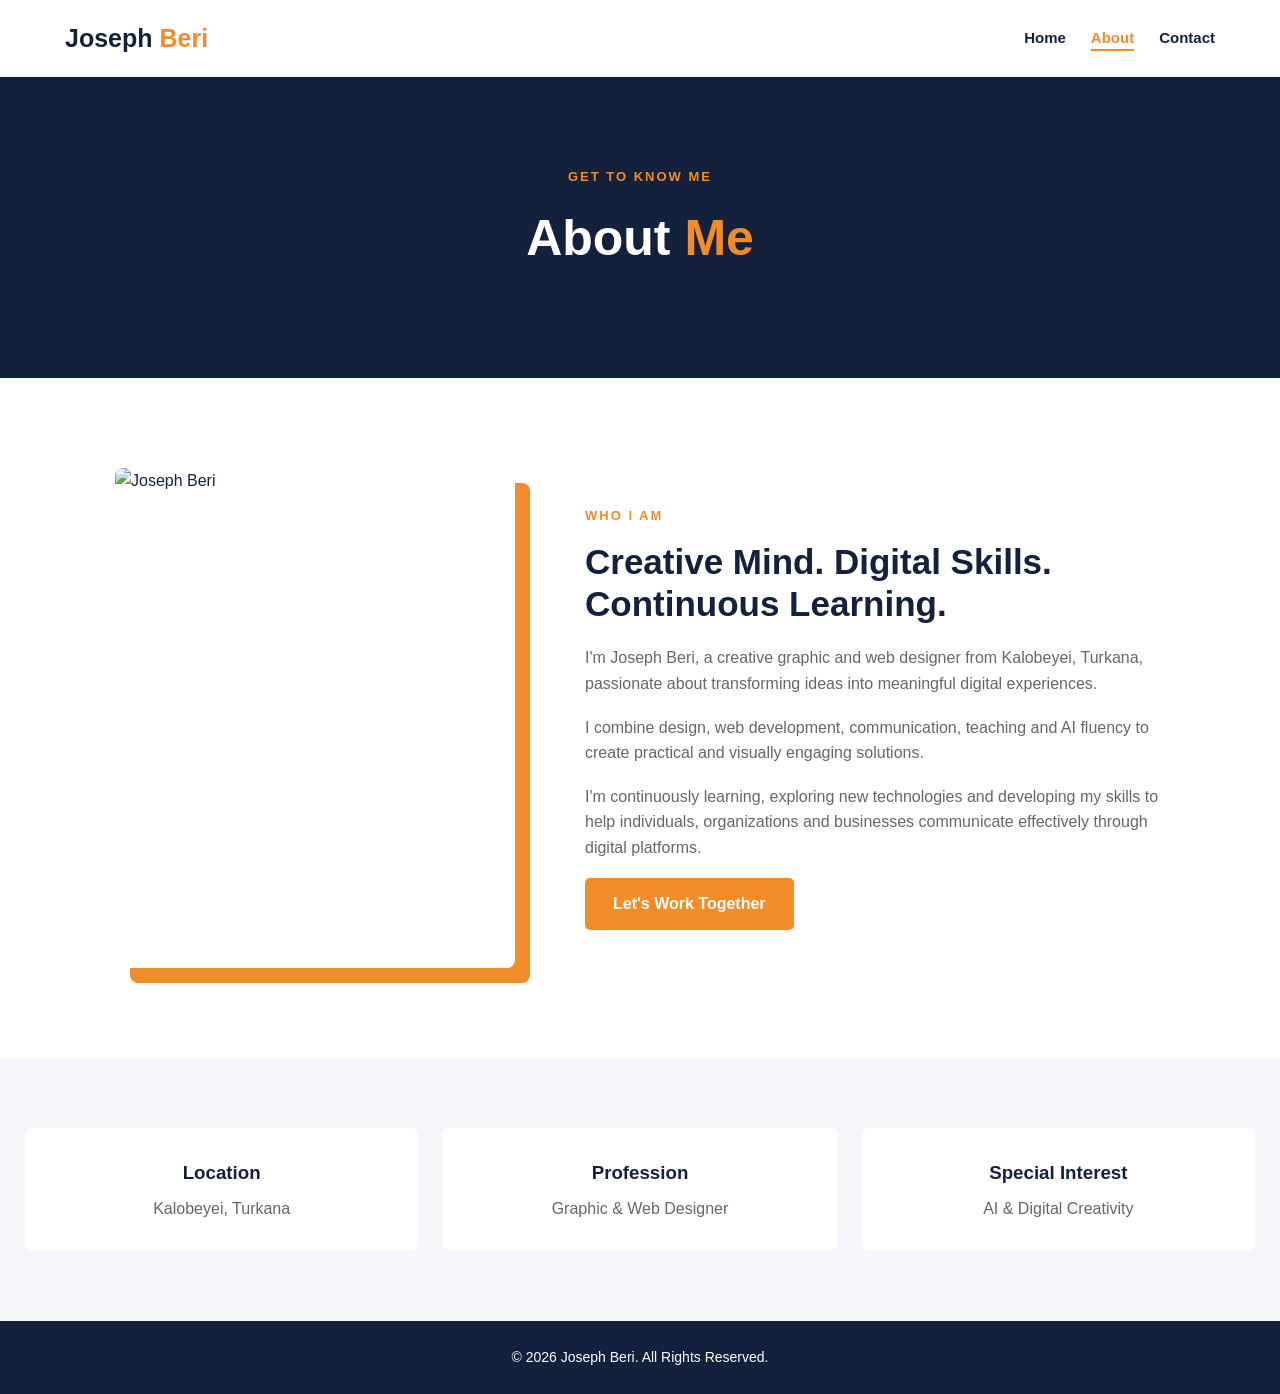
==== about.html @ 854dd547 "Add files via upload" ====
<!DOCTYPE html>
<html lang="en">
<head>
    <meta charset="UTF-8">
    <meta name="viewport" content="width=device-width, initial-scale=1.0">

    <meta name="description" content="About Joseph Beri">

    <title>Joseph Beri | About Me</title>

    <link rel="stylesheet" href="style.css">
</head>

<body>

    <!-- Navigation -->
    <header class="header">

        <nav class="navbar">

            <a href="index.html" class="logo">
                Joseph <span>Beri</span>
            </a>

            <ul class="nav-links">
                <li><a href="index.html">Home</a></li>
                <li><a href="about.html" class="active">About</a></li>
                <li><a href="contact.html">Contact</a></li>
            </ul>

        </nav>

    </header>


    <main>

        <!-- Page Header -->
        <section class="page-header">

            <p>GET TO KNOW ME</p>

            <h1>About <span>Me</span></h1>

        </section>


        <!-- About Section -->
        <section class="about-section">

            <div class="about-image">

                <!-- Replace profile.jpg with your picture -->
                <img src="images/Ato rite graduation.jpeg" alt="Joseph Beri">

            </div>


            <div class="about-content">

                <p class="small-title">
                    WHO I AM
                </p>

                <h2>
                    Creative Mind. Digital Skills. Continuous Learning.
                </h2>

                <p>
                    I'm Joseph Beri, a creative graphic and web designer
                    from Kalobeyei, Turkana, passionate about transforming
                    ideas into meaningful digital experiences.
                </p>

                <p>
                    I combine design, web development, communication,
                    teaching and AI fluency to create practical and
                    visually engaging solutions.
                </p>

                <p>
                    I'm continuously learning, exploring new technologies
                    and developing my skills to help individuals,
                    organizations and businesses communicate effectively
                    through digital platforms.
                </p>

                <a href="contact.html" class="btn primary-btn">
                    Let's Work Together
                </a>

            </div>

        </section>


        <!-- Personal Information -->
        <section class="info-section">

            <div class="info-card">
                <h3>Location</h3>
                <p>Kalobeyei, Turkana</p>
            </div>

            <div class="info-card">
                <h3>Profession</h3>
                <p>Graphic & Web Designer</p>
            </div>

            <div class="info-card">
                <h3>Special Interest</h3>
                <p>AI & Digital Creativity</p>
            </div>

        </section>

    </main>


    <footer class="footer">

        <p>
            © 2026 Joseph Beri. All Rights Reserved.
        </p>

    </footer>

</body>
</html>
---- style.css ----
/* =========================================
   JOSEPH BERI PORTFOLIO
   Main Stylesheet
   ========================================= */


/* =========================================
   1. RESET
   ========================================= */

* {
    margin: 0;
    padding: 0;
    box-sizing: border-box;
}


html {
    scroll-behavior: smooth;
}


body {
    font-family: Arial, Helvetica, sans-serif;
    background-color: #ffffff;
    color: #14213d;
    line-height: 1.6;
}


/* =========================================
   2. GENERAL SETTINGS
   ========================================= */

a {
    text-decoration: none;
}


img {
    max-width: 100%;
    display: block;
}


ul {
    list-style: none;
}


span {
    color: #f28c28;
}


.btn {
    display: inline-block;
    padding: 13px 28px;
    border-radius: 5px;
    font-weight: bold;
    transition: 0.3s ease;
}


.primary-btn {
    background-color: #f28c28;
    color: #ffffff;
}


.primary-btn:hover {
    background-color: #d96f0b;
    transform: translateY(-3px);
}


.secondary-btn {
    border: 2px solid #14213d;
    color: #14213d;
}


.secondary-btn:hover {
    background-color: #14213d;
    color: #ffffff;
    transform: translateY(-3px);
}


/* =========================================
   3. HEADER
   ========================================= */

.header {
    background-color: #ffffff;
    border-bottom: 1px solid #eeeeee;
    position: sticky;
    top: 0;
    z-index: 1000;
}


.navbar {
    max-width: 1200px;
    margin: auto;
    padding: 18px 25px;

    display: flex;
    justify-content: space-between;
    align-items: center;
}


.logo {
    font-size: 25px;
    font-weight: 800;
    color: #14213d;
}


.logo span {
    color: #f28c28;
}


.nav-links {
    display: flex;
    gap: 25px;
}


.nav-links a {
    color: #14213d;
    font-size: 15px;
    font-weight: 600;
    position: relative;
    padding-bottom: 5px;
}


.nav-links a::after {
    content: "";
    position: absolute;
    left: 0;
    bottom: 0;

    width: 0;
    height: 2px;

    background-color: #f28c28;

    transition: width 0.3s ease;
}


.nav-links a:hover::after,
.nav-links a.active::after {
    width: 100%;
}


.nav-links a:hover,
.nav-links a.active {
    color: #f28c28;
}


/* =========================================
   4. HERO
   ========================================= */

.hero {
    max-width: 1200px;
    margin: auto;
    min-height: 650px;

    padding: 80px 25px;

    display: flex;
    align-items: center;
    justify-content: space-between;
    gap: 70px;
}


.hero-content {
    flex: 1;
}


.welcome {
    color: #f28c28;
    font-size: 14px;
    font-weight: bold;
    letter-spacing: 2px;
    margin-bottom: 15px;
}


.hero h1 {
    font-size: 58px;
    line-height: 1.1;
    margin-bottom: 20px;
    color: #14213d;
}


.hero h2 {
    font-size: 23px;
    color: #555555;
    margin-bottom: 20px;
}


.hero-content > p:not(.welcome) {
    max-width: 600px;
    color: #666666;
    font-size: 17px;
    margin-bottom: 30px;
}


.hero-buttons {
    display: flex;
    gap: 15px;
    flex-wrap: wrap;
}


.hero-image {
    flex: 0 0 420px;
}


.hero-image img {
    width: 420px;
    height: 500px;

    object-fit: cover;

    border-radius: 8px;

    border: 8px solid #14213d;

    box-shadow: 20px 20px 0 #f28c28;
}


/* =========================================
   5. HOME SERVICES
   ========================================= */

.intro-section {
    background-color: #f5f7fa;
    padding: 90px 25px;
}


.section-heading {
    text-align: center;
    margin-bottom: 45px;
}


.section-heading p {
    color: #f28c28;
    font-weight: bold;
    font-size: 13px;
    letter-spacing: 2px;
}


.section-heading h2 {
    font-size: 38px;
    color: #14213d;
}


.service-grid {
    max-width: 1100px;
    margin: auto;

    display: grid;
    grid-template-columns: repeat(3, 1fr);
    gap: 25px;
}


.service-card {
    background-color: #ffffff;
    padding: 35px;
    border-radius: 8px;

    border-bottom: 4px solid #14213d;

    transition: 0.3s ease;
}


.service-card:hover {
    transform: translateY(-8px);
    border-bottom-color: #f28c28;
}


.service-icon {
    font-size: 35px;
    margin-bottom: 15px;
}


.service-card h3 {
    color: #14213d;
    margin-bottom: 10px;
}


.service-card p {
    color: #666666;
}


/* =========================================
   6. PAGE HEADER
   ========================================= */

.page-header {
    background-color: #14213d;
    color: #ffffff;
    padding: 90px 25px;
    text-align: center;
}


.page-header > p:first-child {
    color: #f28c28;
    font-weight: bold;
    letter-spacing: 2px;
    font-size: 13px;
}


.page-header h1 {
    font-size: 50px;
    margin: 10px 0;
}


.page-header h1 span {
    color: #f28c28;
}


.page-description {
    max-width: 650px;
    margin: 15px auto 0;
    color: #dddddd;
}


/* =========================================
   7. ABOUT
   ========================================= */

.about-section {
    max-width: 1100px;
    margin: auto;

    padding: 90px 25px;

    display: grid;
    grid-template-columns: 400px 1fr;
    gap: 70px;
    align-items: center;
}


.about-image img {
    width: 100%;
    height: 500px;
    object-fit: cover;

    border-radius: 8px;

    box-shadow: 15px 15px 0 #f28c28;
}


.small-title {
    color: #f28c28;
    font-weight: bold;
    letter-spacing: 2px;
    font-size: 13px;
}


.about-content h2 {
    font-size: 35px;
    line-height: 1.2;
    margin: 15px 0 20px;
}


.about-content p:not(.small-title) {
    color: #666666;
    margin-bottom: 18px;
}


.info-section {
    background-color: #f5f7fa;

    padding: 70px 25px;

    display: grid;
    grid-template-columns: repeat(3, 1fr);
    gap: 25px;

    max-width: 100%;
}


.info-card {
    background-color: #ffffff;
    text-align: center;
    padding: 30px;
    border-radius: 8px;
}


.info-card h3 {
    color: #14213d;
    margin-bottom: 8px;
}


.info-card p {
    color: #666666;
}


/* =========================================
   8. PROJECTS
   ========================================= */

.projects-section {
    max-width: 1100px;
    margin: auto;

    padding: 90px 25px;

    display: grid;
    grid-template-columns: repeat(2, 1fr);
    gap: 35px;
}


.project-card {
    background-color: #ffffff;

    border-radius: 8px;
    overflow: hidden;

    box-shadow: 0 5px 25px rgba(0, 0, 0, 0.08);

    transition: 0.3s ease;
}


.project-card:hover {
    transform: translateY(-7px);
}


.project-image {
    height: 260px;
    overflow: hidden;
}


.project-image img {
    width: 100%;
    height: 100%;
    object-fit: cover;

    transition: transform 0.4s ease;
}


.project-card:hover .project-image img {
    transform: scale(1.05);
}


.project-content {
    padding: 28px;
}


.project-category {
    color: #f28c28;
    font-size: 13px;
    font-weight: bold;
    text-transform: uppercase;
    letter-spacing: 1px;
}


.project-content h2 {
    margin: 8px 0 12px;
    color: #14213d;
}


.project-content p {
    color: #666666;
}


.tags {
    margin-top: 18px;

    display: flex;
    flex-wrap: wrap;
    gap: 8px;
}


.tags span {
    color: #14213d;
    background-color: #edf1f7;

    padding: 6px 12px;

    border-radius: 20px;

    font-size: 12px;
}


/* =========================================
   9. SKILLS
   ========================================= */

.skills-section {
    max-width: 1100px;
    margin: auto;
    padding: 90px 25px;
}


.skills-grid {
    display: grid;
    grid-template-columns: repeat(2, 1fr);
    gap: 25px;
}


.skill-card {
    background-color: #f5f7fa;
    padding: 25px;
    border-radius: 8px;
}


.skill-card h3 {
    margin-bottom: 12px;
    color: #14213d;
}


.skill-bar {
    height: 8px;
    background-color: #dddddd;
    border-radius: 20px;
    overflow: hidden;
}


.skill-bar span {
    display: block;
    height: 100%;
    background-color: #f28c28;
}


/* =========================================
   10. CERTIFICATES
   ========================================= */

.certificates-section {
    background-color: #f5f7fa;
    padding: 90px 25px;
}


.certificate-grid {
    max-width: 1100px;
    margin: auto;

    display: grid;
    grid-template-columns: repeat(2, 1fr);
    gap: 25px;
}


.certificate-card {
    background-color: #ffffff;
    padding: 30px;

    border-left: 5px solid #f28c28;

    border-radius: 5px;

    transition: 0.3s ease;
}


.certificate-card:hover {
    transform: translateX(5px);
}


.certificate-number {
    color: #f28c28;
    font-size: 14px;
    font-weight: bold;
    margin-bottom: 10px;
}


.certificate-card h3 {
    color: #14213d;
    margin-bottom: 5px;
}


.certificate-card p {
    color: #666666;
}


/* =========================================
   11. CONTACT
   ========================================= */

.contact-section {
    max-width: 1100px;
    margin: auto;

    padding: 90px 25px;

    display: grid;
    grid-template-columns: 1fr 1fr;

    gap: 70px;
}


.contact-info h2 {
    font-size: 35px;
    color: #14213d;
    margin-bottom: 15px;
}


.contact-info > p {
    color: #666666;
    margin-bottom: 35px;
}


.contact-item {
    display: flex;
    align-items: center;

    gap: 18px;

    margin-bottom: 25px;
}


.contact-icon {
    width: 50px;
    height: 50px;

    background-color: #14213d;
    color: #ffffff;

    border-radius: 50%;

    display: flex;
    align-items: center;
    justify-content: center;

    font-size: 20px;
}


.contact-item h3 {
    color: #14213d;
    font-size: 16px;
}


.contact-item a,
.contact-item p {
    color: #666666;
}


.contact-item a:hover {
    color: #f28c28;
}


.social-links {
    margin-top: 30px;
}


.social-links a {
    display: inline-block;

    background-color: #14213d;
    color: #ffffff;

    padding: 10px 20px;

    border-radius: 5px;

    transition: 0.3s ease;
}


.social-links a:hover {
    background-color: #f28c28;
}


/* =========================================
   12. CONTACT FORM
   ========================================= */

.contact-form-container {
    background-color: #f5f7fa;
    padding: 35px;

    border-radius: 8px;
}


.form-group {
    margin-bottom: 20px;
}


.form-group label {
    display: block;

    color: #14213d;

    font-weight: bold;

    margin-bottom: 7px;
}


.form-group input,
.form-group textarea {
    width: 100%;

    padding: 13px;

    border: 1px solid #dddddd;

    border-radius: 5px;

    font-family: inherit;
    font-size: 15px;

    outline: none;
}


.form-group input:focus,
.form-group textarea:focus {
    border-color: #f28c28;
}


.form-group textarea {
    resize: vertical;
}


/* =========================================
   13. FOOTER
   ========================================= */

.footer {
    background-color: #14213d;

    color: #ffffff;

    text-align: center;

    padding: 25px;
}


.footer p {
    font-size: 14px;
}


/* =========================================
   14. RESPONSIVE DESIGN
   ========================================= */


/* Tablets */
@media (max-width: 900px) {

    .nav-links {
        gap: 15px;
    }


    .hero {
        flex-direction: column-reverse;
        text-align: center;
    }


    .hero-content > p:not(.welcome) {
        margin-left: auto;
        margin-right: auto;
    }


    .hero-buttons {
        justify-content: center;
    }


    .hero-image {
        flex: none;
    }


    .about-section {
        grid-template-columns: 1fr;
        max-width: 700px;
    }


    .about-image {
        max-width: 450px;
        margin: auto;
    }


    .service-grid {
        grid-template-columns: 1fr;
        max-width: 600px;
    }


    .contact-section {
        grid-template-columns: 1fr;
        max-width: 700px;
    }

}


/* Mobile */
@media (max-width: 650px) {

    .navbar {
        flex-direction: column;
        gap: 15px;
    }


    .nav-links {
        flex-wrap: wrap;
        justify-content: center;
        gap: 12px;
    }


    .nav-links a {
        font-size: 13px;
    }


    .hero {
        padding-top: 60px;
    }


    .hero h1 {
        font-size: 40px;
    }


    .hero h2 {
        font-size: 19px;
    }


    .hero-image {
        width: 100%;
    }


    .hero-image img {
        width: 100%;
        height: 420px;
    }


    .page-header h1 {
        font-size: 38px;
    }


    .section-heading h2 {
        font-size: 30px;
    }


    .about-content h2 {
        font-size: 29px;
    }


    .projects-section {
        grid-template-columns: 1fr;
    }


    .skills-grid {
        grid-template-columns: 1fr;
    }


    .certificate-grid {
        grid-template-columns: 1fr;
    }


    .info-section {
        grid-template-columns: 1fr;
    }


    .contact-section {
        padding-top: 60px;
    }


    .contact-form-container {
        padding: 25px;
    }

}
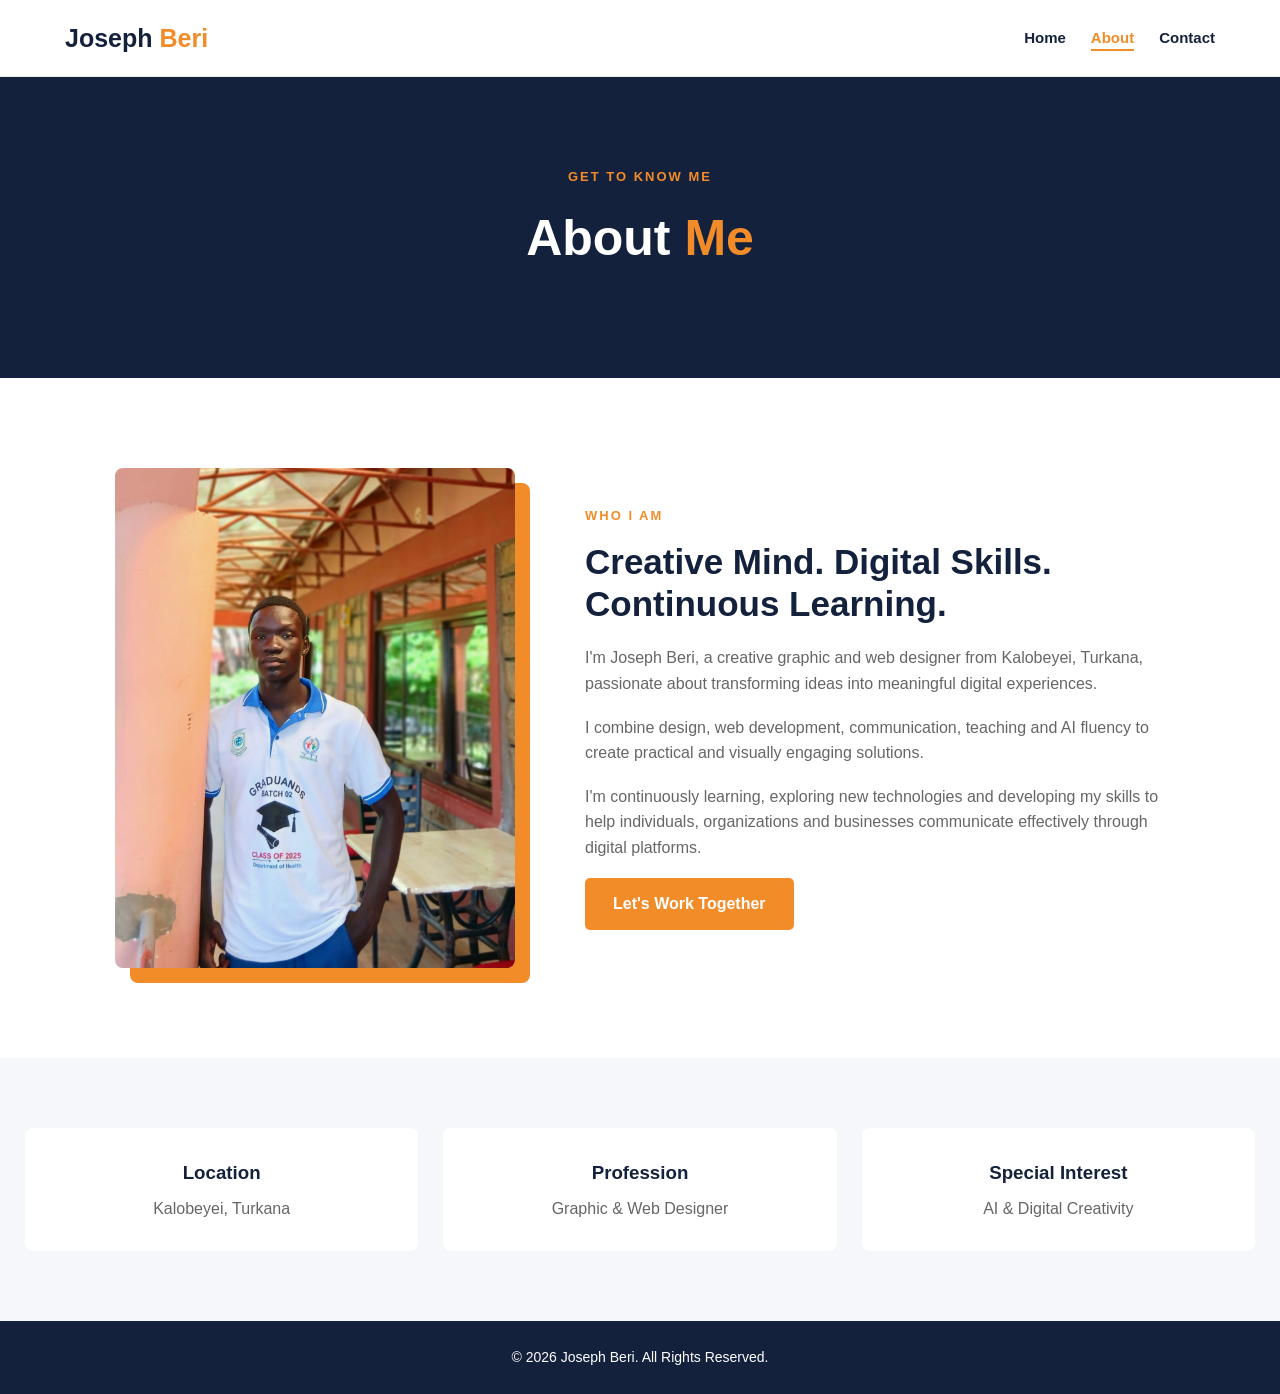
==== commit bdde14bf: "Refactor about.html structure and image source Reformatted HTML structure and updated image source." ====
--- a/about.html
+++ b/about.html
@@ -51,7 +51,7 @@
             <div class="about-image">
 
                 <!-- Replace profile.jpg with your picture -->
-                <img src="images/Ato rite graduation.jpeg" alt="Joseph Beri">
+                <img src="Ato rite graduation.jpeg" alt="Joseph Beri">
 
             </div>
 
@@ -126,4 +126,4 @@
     </footer>
 
 </body>
-</html>+</html>
